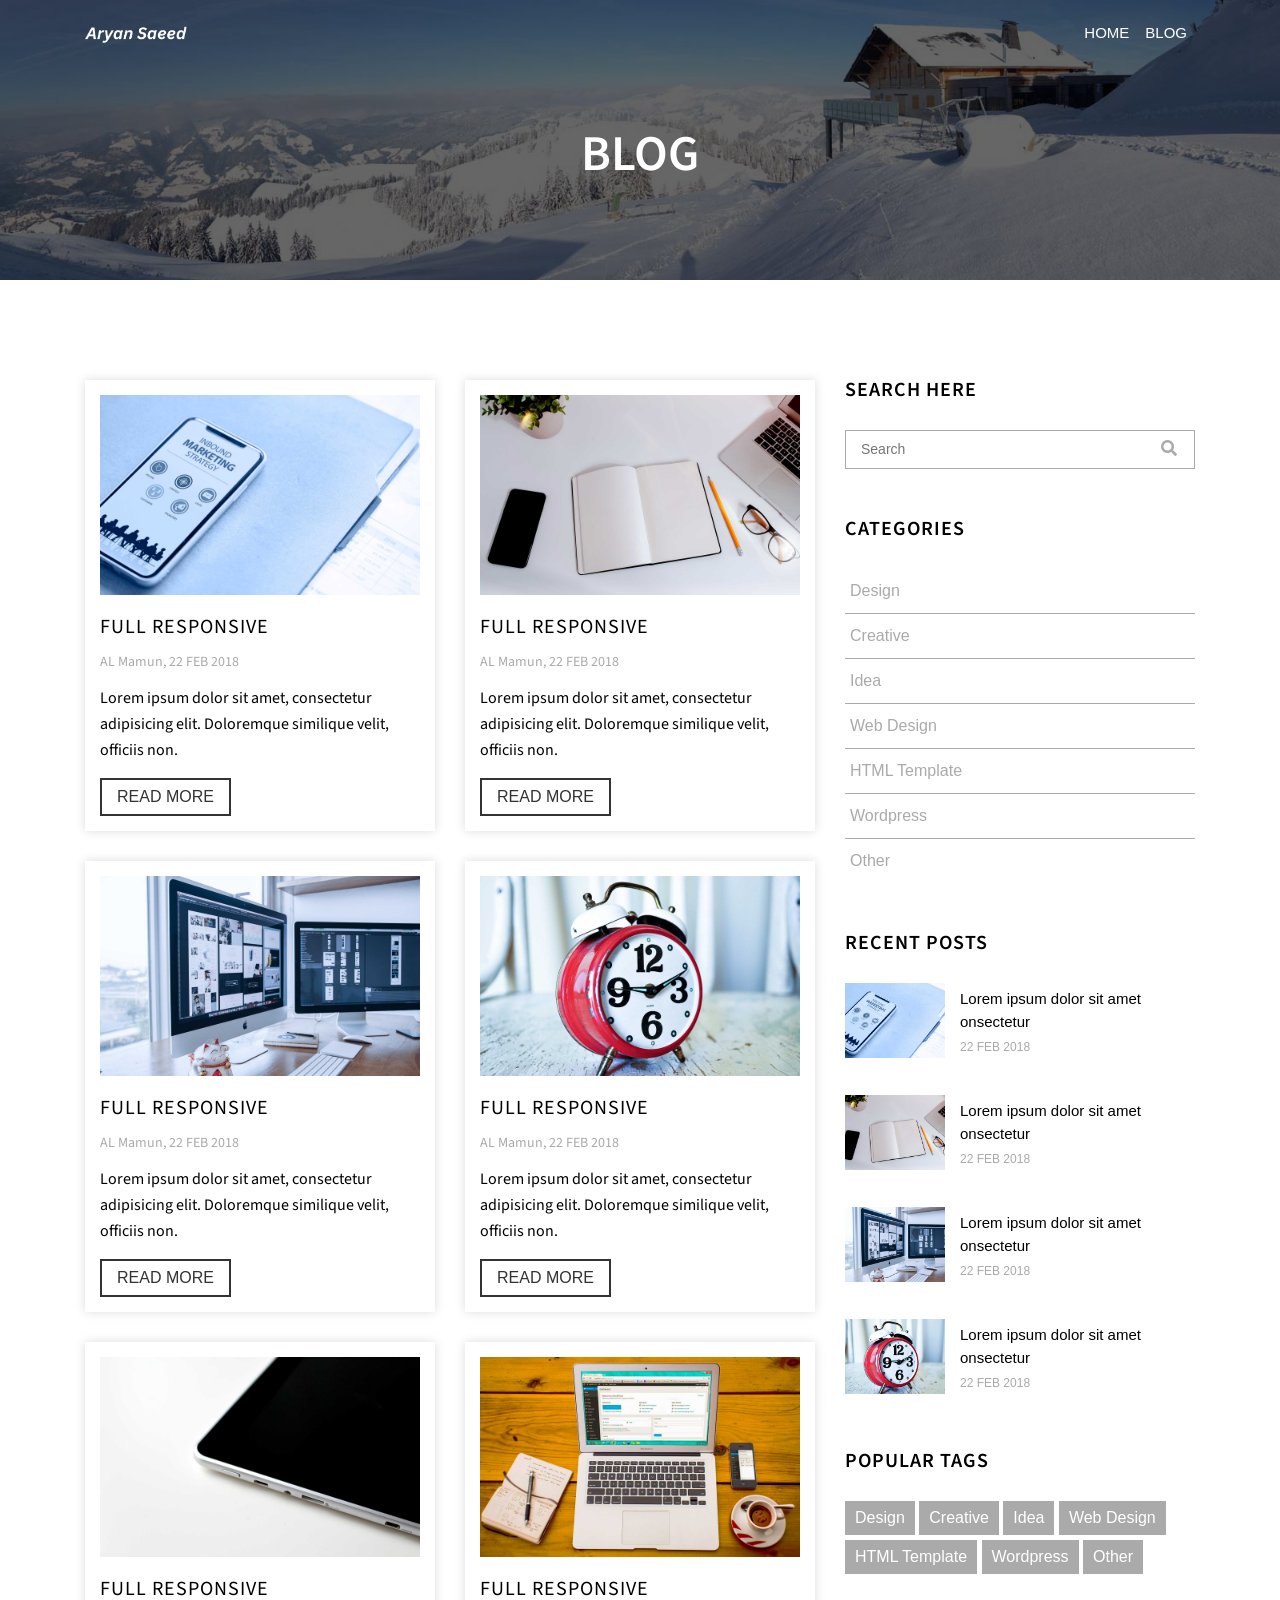
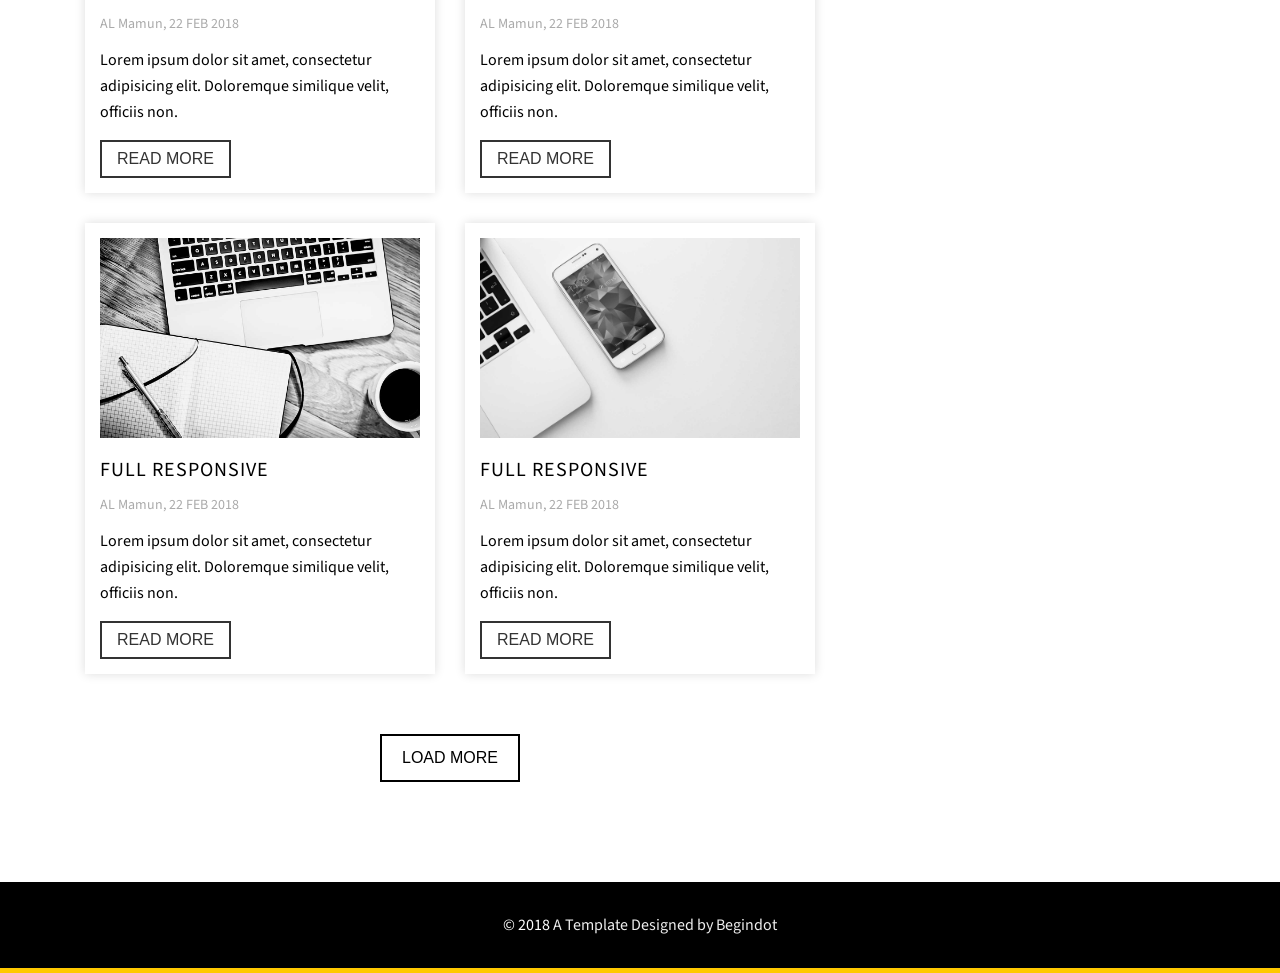
==== blog.html @ 7a6d0e22 "index" ====
<!DOCTYPE html>
<html lang="en">

<head>
    <meta name="viewport" content="width=device-width, initial-scale=1">
    <meta http-equiv="X-UA-Compatible" content="IE=edge" />
    <meta charset="UTF-8">
    <title>Blog | Safs - HTML</title>

    <!-- ====== Google Fonts ====== -->
    <link href="https://fonts.googleapis.com/css?family=Source+Sans+Pro:300,400,600" rel="stylesheet">

    <!-- ====== ALL CSS ====== -->
    <link rel="stylesheet" href="assets/css/bootstrap.min.css">
    <link rel="stylesheet" href="assets/css/fontawesome-all.min.css">
    <link rel="stylesheet" href="assets/css/lightbox.min.css">
    <link rel="stylesheet" href="assets/css/owl.carousel.min.css">
    <link rel="stylesheet" href="assets/css/animate.css">
    <link rel="stylesheet" href="style.css">
    <link rel="stylesheet" href="assets/css/responsive.css">

</head>

<body data-spy="scroll" data-target=".navbar-nav">

    <!-- ====== Header ====== -->
    <header id="header" class="header">
        <!-- ====== Navbar ====== -->
        <nav class="navbar navbar-expand-lg fixed-top">
            <div class="container">
                <!-- Logo -->
                <a class="navbar-brand logo" href="index.html">
                    <img src="assets/images/logo.png" alt="logo">
                </a>
                <!-- // Logo -->

                <!-- Mobile Menu -->
                <button class="navbar-toggler" type="button" data-toggle="collapse" data-target="#navbarSupportedContent" aria-expanded="false"><span><i class="fa fa-bars"></i></span></button>
                <!-- Mobile Menu -->

                <div class="collapse navbar-collapse main-menu" id="navbarSupportedContent">
                    <ul class="navbar-nav ml-auto">
                        <li class="nav-item"><a class="nav-link" href="index.html">HOME</a></li>
                        <li class="nav-item"><a class="nav-link active" href="blog.html">BLOG</a></li>
                    </ul>
                </div>
            </div>
        </nav>
        <!-- ====== // Navbar ====== -->

        <!-- Page Title -->
        <div class="page-title bg-img section-padding bg-overlay" style="background-image: url(assets/images/breadcrumb.jpg)">
            <div class="container">
                <div class="row justify-content-center">
                    <div class="col-lg-6 text-center">
                        <h2>Blog</h2>
                    </div>
                </div>
            </div>
        </div>
        <!-- // Page Title -->
    </header>
    <!-- ====== // Header ====== -->



    <section class="blog-section">
        <div class="container">
            <div class="row">
                <div class="col-lg-8">
                    <div class="blog-area">
                        <div class="row">
                            <!-- Single Blog -->
                            <div class="col-sm-6">
                                <div class="single-blog">
                                    <div class="blog-thumb" style="background-image: url(assets/images/blog/img-1.jpg)"></div>
                                    <h4 class="blog-title"><a href="single-blog.html">Full Responsive</a></h4>
                                    <p class="blog-meta"><a href="#">AL Mamun</a>, 22 FEB 2018</p>
                                    <p>Lorem ipsum dolor sit amet, consectetur adipisicing elit. Doloremque similique velit, officiis non.</p>
                                    <a href="single-blog.html" class="button">Read More</a>
                                </div>
                            </div>
                            <!-- Single Blog -->
                            <!-- Single Blog -->
                            <div class="col-sm-6">
                                <div class="single-blog">
                                    <div class="blog-thumb" style="background-image: url(assets/images/blog/img-2.jpg)"></div>
                                    <h4 class="blog-title"><a href="single-blog.html">Full Responsive</a></h4>
                                    <p class="blog-meta"><a href="#">AL Mamun</a>, 22 FEB 2018</p>
                                    <p>Lorem ipsum dolor sit amet, consectetur adipisicing elit. Doloremque similique velit, officiis non.</p>
                                    <a href="single-blog.html" class="button">Read More</a>
                                </div>
                            </div>
                            <!-- Single Blog -->
                            <!-- Single Blog -->
                            <div class="col-sm-6">
                                <div class="single-blog">
                                    <div class="blog-thumb" style="background-image: url(assets/images/blog/img-3.jpg)"></div>
                                    <h4 class="blog-title"><a href="single-blog.html">Full Responsive</a></h4>
                                    <p class="blog-meta"><a href="#">AL Mamun</a>, 22 FEB 2018</p>
                                    <p>Lorem ipsum dolor sit amet, consectetur adipisicing elit. Doloremque similique velit, officiis non.</p>
                                    <a href="single-blog.html" class="button">Read More</a>
                                </div>
                            </div>
                            <!-- Single Blog -->
                            <!-- Single Blog -->
                            <div class="col-sm-6">
                                <div class="single-blog">
                                    <div class="blog-thumb" style="background-image: url(assets/images/blog/img-4.jpg)"></div>
                                    <h4 class="blog-title"><a href="single-blog.html">Full Responsive</a></h4>
                                    <p class="blog-meta"><a href="#">AL Mamun</a>, 22 FEB 2018</p>
                                    <p>Lorem ipsum dolor sit amet, consectetur adipisicing elit. Doloremque similique velit, officiis non.</p>
                                    <a href="#" class="button">Read More</a>
                                </div>
                            </div>
                            <!-- Single Blog -->
                            <!-- Single Blog -->
                            <div class="col-sm-6">
                                <div class="single-blog">
                                    <div class="blog-thumb" style="background-image: url(assets/images/blog/img-5.jpg)"></div>
                                    <h4 class="blog-title"><a href="single-blog.html">Full Responsive</a></h4>
                                    <p class="blog-meta"><a href="#">AL Mamun</a>, 22 FEB 2018</p>
                                    <p>Lorem ipsum dolor sit amet, consectetur adipisicing elit. Doloremque similique velit, officiis non.</p>
                                    <a href="#" class="button">Read More</a>
                                </div>
                            </div>
                            <!-- Single Blog -->
                            <!-- Single Blog -->
                            <div class="col-sm-6">
                                <div class="single-blog">
                                    <div class="blog-thumb" style="background-image: url(assets/images/blog/img-6.jpg)"></div>
                                    <h4 class="blog-title"><a href="single-blog.html">Full Responsive</a></h4>
                                    <p class="blog-meta"><a href="#">AL Mamun</a>, 22 FEB 2018</p>
                                    <p>Lorem ipsum dolor sit amet, consectetur adipisicing elit. Doloremque similique velit, officiis non.</p>
                                    <a href="single-blog.html" class="button">Read More</a>
                                </div>
                            </div>
                            <!-- Single Blog -->
                            <!-- Single Blog -->
                            <div class="col-sm-6">
                                <div class="single-blog">
                                    <div class="blog-thumb" style="background-image: url(assets/images/blog/img-7.jpg)"></div>
                                    <h4 class="blog-title"><a href="single-blog.html">Full Responsive</a></h4>
                                    <p class="blog-meta"><a href="#">AL Mamun</a>, 22 FEB 2018</p>
                                    <p>Lorem ipsum dolor sit amet, consectetur adipisicing elit. Doloremque similique velit, officiis non.</p>
                                    <a href="single-blog.html" class="button">Read More</a>
                                </div>
                            </div>
                            <!-- Single Blog -->
                            <!-- Single Blog -->
                            <div class="col-sm-6">
                                <div class="single-blog">
                                    <div class="blog-thumb" style="background-image: url(assets/images/blog/img-8.jpg)"></div>
                                    <h4 class="blog-title"><a href="single-blog.html">Full Responsive</a></h4>
                                    <p class="blog-meta"><a href="#">AL Mamun</a>, 22 FEB 2018</p>
                                    <p>Lorem ipsum dolor sit amet, consectetur adipisicing elit. Doloremque similique velit, officiis non.</p>
                                    <a href="single-blog.html" class="button">Read More</a>
                                </div>
                            </div>
                            <!-- Single Blog -->
                        </div>
                        <div class="row justify-content-center">
                            <div class="col-lg-6 text-center">
                                <a href="#" class="button blog-btn">Load More</a>
                            </div>
                        </div>
                    </div>
                </div>
                
                <!-- Sidebar -->
                <div class="col-lg-4">
                    <div class="blog-sidebar">
                        <!-- Sidebar Widget -->
                        <div class="sidebar-widget">
                            <h2 class="sidebar-title">Search here</h2>
                            <form action="blog.html" method="get">
                                <input type="search" placeholder="Search">
                                <button><i class="fa fa-search"></i></button>
                            </form>
                        </div>
                        <!-- Sidebar Widget -->

                        <!-- Sidebar Widget -->
                        <div class="sidebar-widget">
                            <h2 class="sidebar-title">Categories</h2>
                            <ol>
                                <li><a href="#">Design</a></li>
                                <li><a href="#">Creative</a></li>
                                <li><a href="#">Idea</a></li>
                                <li><a href="#">Web Design</a></li>
                                <li><a href="#">HTML Template</a></li>
                                <li><a href="#">Wordpress</a></li>
                                <li><a href="#">Other</a></li>
                            </ol>
                        </div>
                        <!-- Sidebar Widget -->

                        <!-- Sidebar Widget -->
                        <div class="sidebar-widget">
                            <h2 class="sidebar-title">RECENT POSTS</h2>
                            <ol class="recent-post">
                                <!-- Single Recent Post -->
                                <li>
                                    <span style="background-image: url(assets/images/blog/img-1.jpg)"></span>
                                    <div class="blog-content">
                                        <a href="single-blog.html">Lorem ipsum dolor sit amet onsectetur</a>
                                        <div class="blog-date">22 FEB 2018</div>
                                    </div>
                                </li>
                                <!-- Single Recent Post -->
                                <!-- Single Recent Post -->
                                <li>
                                    <span style="background-image: url(assets/images/blog/img-2.jpg)"></span>
                                    <div class="blog-content">
                                        <a href="single-blog.html">Lorem ipsum dolor sit amet onsectetur</a>
                                        <div class="blog-date">22 FEB 2018</div>
                                    </div>
                                </li>
                                <!-- Single Recent Post -->
                                <!-- Single Recent Post -->
                                <li>
                                    <span style="background-image: url(assets/images/blog/img-3.jpg)"></span>
                                    <div class="blog-content">
                                        <a href="single-blog.html">Lorem ipsum dolor sit amet onsectetur</a>
                                        <div class="blog-date">22 FEB 2018</div>
                                    </div>
                                </li>
                                <!-- Single Recent Post -->
                                <!-- Single Recent Post -->
                                <li>
                                    <span style="background-image: url(assets/images/blog/img-4.jpg)"></span>
                                    <div class="blog-content">
                                        <a href="single-blog.html">Lorem ipsum dolor sit amet onsectetur</a>
                                        <div class="blog-date">22 FEB 2018</div>
                                    </div>
                                </li>
                                <!-- Single Recent Post -->
                            </ol>
                        </div>
                        <!-- Sidebar Widget -->

                        <!-- Sidebar Widget -->
                        <div class="sidebar-widget">
                            <h2 class="sidebar-title">POPULAR TAGS</h2>
                            <ol class="tags">
                                <li><a href="#">Design</a></li>
                                <li><a href="#">Creative</a></li>
                                <li><a href="#">Idea</a></li>
                                <li><a href="#">Web Design</a></li>
                                <li><a href="#">HTML Template</a></li>
                                <li><a href="#">Wordpress</a></li>
                                <li><a href="#">Other</a></li>
                            </ol>
                        </div>
                        <!-- Sidebar Widget -->
                    </div>
                </div>
                <!-- // Sidebar -->
            </div>
        </div>
    </section>

    <!-- ====== Footer Area ====== -->
    <footer class="footer-area">
        <div class="container">
            <div class="row">
                <div class="col-lg-12 text-center">
                    <div class="copyright-text">
                        <p class="text-white">&copy; 2018 <a href="https://www.begindot.com/">A Template Designed by Begindot</a></p>
                    </div>
                </div>
            </div>
        </div>
    </footer>
    <!-- ====== // Footer Area ====== -->


    <!-- ====== ALL JS ====== -->
    <script src="assets/js/jquery-3.3.1.min.js"></script>
    <script src="assets/js/bootstrap.min.js"></script>
    <script src="assets/js/lightbox.min.js"></script>
    <script src="assets/js/owl.carousel.min.js"></script>
    <script src="assets/js/jquery.mixitup.js"></script>
    <script src="assets/js/wow.min.js"></script>
    <script src="assets/js/typed.js"></script>
    <script src="assets/js/main.js"></script>

</body>

</html>
---- style.css ----
/*
Theme Name: Safs
Author: AL Mamun
Author URI: https://themeforest.net/user/aseven
Version: 1.0
*/

/*
[Table of contents]

* Glogbal Style
* Preloader
* Section Title
* Main Menu / Navbar
* Hero Area / Welcome Area / Slider Area
* Featured Area
* About Area
* Fact Counter Section
* Service Section
* Why choose Me Section
* Portfolio Section
* Frequently asked questions
* Blog Section
  - Blog Main Page
  - Sidebar
  - Single Blog
* Testimonial Section
* Team Section
* Call to Action Area
* Pricing Area
* Contact Area 
* Footer Area
*/

/*============Glogbal Style================ */
html,
body {
  height: 100%;
}

p {
  font-family: "Source Sans Pro", sans-serif;
  font-size: 16px;
  line-height: 26px;
  color: #000;
  margin: 0;
}

a {
  -webkit-transition: 0.3s;
  transition: 0.3s;
}

a:hover {
  color: #000;
  text-decoration: none;
}

h1,
h2,
h3,
h4,
h5,
h6 {
  font-family: "Source Sans Pro", sans-serif;
  color: #000;
  font-weight: 600;
  line-height: 1.7;
  margin: 0;
}

.d-table {
  width: 100%;
  height: 100%;
}

.d-table-cell {
  vertical-align: middle;
}

img {
  max-width: 100%;
  height: auto;
}

.button {
  color: #fff;
  display: inline-block;
  text-transform: uppercase;
  border: 2px solid;
  padding: 10px 20px;
}

.button:hover {
  color: #000;
}

.bg-a {
  background-color: #000;
}

.section-padding {
  padding: 100px 0;
}

.pb-70 {
  padding-bottom: 70px;
}

.pb-85 {
  padding-bottom: 85px;
}

.bg-img {
  background-color: #ddd;
  background-position: center;
  background-size: cover;
  position: relative;
  z-index: 1;
}

.bg-primari {
  background-color: #000 !important;
}

.bg-secondary {
  background-color: #ffc900 !important;
}

button:focus {
  outline: none;
}

/*::::::::::::::::::::::::::::::::::::
    Preloader
::::::::::::::::::::::::::::::::::::*/

.preloader {
  position: fixed;
  width: 100%;
  height: 100%;
  background-color: #000;
  z-index: 99999;
}

.spinner {
  position: absolute;
  left: 50%;
  margin-left: -20px;
  bottom: 50%;
  margin-bottom: -20px;
  width: 40px;
  height: 40px;
}

.cube1,
.cube2 {
  background-color: #ffc900;
  width: 25px;
  height: 25px;
  position: absolute;
  top: 0;
  left: 0;

  -webkit-animation: sk-cubemove 1.8s infinite ease-in-out;
  animation: sk-cubemove 1.8s infinite ease-in-out;
}

.cube2 {
  -webkit-animation-delay: -0.9s;
  animation-delay: -0.9s;
}

@-webkit-keyframes sk-cubemove {
  25% {
    -webkit-transform: translateX(42px) rotate(-90deg) scale(0.5);
  }
  50% {
    -webkit-transform: translateX(42px) translateY(42px) rotate(-180deg);
  }
  75% {
    -webkit-transform: translateX(0px) translateY(42px) rotate(-270deg)
      scale(0.5);
  }
  100% {
    -webkit-transform: rotate(-360deg);
  }
}

@keyframes sk-cubemove {
  25% {
    transform: translateX(42px) rotate(-90deg) scale(0.5);
    -webkit-transform: translateX(42px) rotate(-90deg) scale(0.5);
  }
  50% {
    transform: translateX(42px) translateY(42px) rotate(-179deg);
    -webkit-transform: translateX(42px) translateY(42px) rotate(-179deg);
  }
  50.1% {
    transform: translateX(42px) translateY(42px) rotate(-180deg);
    -webkit-transform: translateX(42px) translateY(42px) rotate(-180deg);
  }
  75% {
    transform: translateX(0px) translateY(42px) rotate(-270deg) scale(0.5);
    -webkit-transform: translateX(0px) translateY(42px) rotate(-270deg)
      scale(0.5);
  }
  100% {
    transform: rotate(-360deg);
    -webkit-transform: rotate(-360deg);
  }
}

/*::::::::::::::::::::::::::::::::::::
   Section Title
::::::::::::::::::::::::::::::::::::*/

.section-title {
  margin-bottom: 60px;
}

.section-title h2 {
  text-transform: uppercase;
  position: relative;
  font-size: 32px;
  padding-bottom: 15px;
  margin-bottom: 15px;
  line-height: 1;
}

.section-title h2:before,
.section-title h2:after {
  position: absolute;
  content: "";
  left: 50%;
  bottom: 0;
  width: 50px;
  height: 5px;
  background-color: #000;
}

.section-title h2:before {
  left: auto;
  right: 50%;
  background-color: #ffc900;
}

/*::::::::::::::::::::::::::::::::::::
   Main Menu
::::::::::::::::::::::::::::::::::::*/
.navbar {
  -webkit-transition: 0.3s;
  transition: 0.3s;
}
.navbar-brand.logo img {
  max-height: 40px;
}

.navbar-expand-lg .navbar-nav .nav-link {
  color: #fff;
  font-size: 15px;
}

.navbar-expand-lg .navbar-nav .nav-link:hover,
.navbar-expand-lg .navbar-nav .nav-link.active {
  color: #ffc900;
}

/*::::::::::::::::::::::::::::::::::::
   Hero Area 
::::::::::::::::::::::::::::::::::::*/

.hero-aria,
.hero-area-slids,
.single-slider {
  height: 100%;
  position: relative;
  z-index: 1;
  background-position: center;
  background-size: cover;
}

.hero-aria:after {
  position: absolute;
  content: "";
  left: 0;
  bottom: 0;
  width: 50%;
  height: 100%;
  background-color: #ffc900;
  opacity: 0.8;
  -ms-filter: "progid:DXImageTransform.Microsoft.Alpha(Opacity=80)";
  z-index: 2;
}

.hero-area-slids .owl-stage-outer,
.hero-area-slids .owl-stage,
.hero-area-slids .owl-item {
  height: 100%;
}

.slider-bg {
  height: 100%;
  width: 100%;
  background-position: center;
  background-size: cover;
  position: relative;
  z-index: 1;
}

.slider-bg:after {
  content: "";
  position: absolute;
  left: 0;
  top: 0;
  width: 100%;
  height: 100%;
  background-color: #000;
  opacity: 0.3;
  -ms-filter: "progid:DXImageTransform.Microsoft.Alpha(Opacity=30)";
  z-index: -1;
}

.hero-content {
  position: absolute;
  z-index: 999;
  max-width: 40%;
}

.hero-content h2 {
  color: #fff;
  font-size: 90px;
  font-weight: 600;
  line-height: 1;
}

.hero-content .button {
  margin-top: 30px;
}

/*::::::::::::::::::::::::::::::::::::
   Featured Area
::::::::::::::::::::::::::::::::::::*/

.single-featured-item {
  padding: 15px;
  margin-bottom: 30px;
}

.single-featured-item-wrap {
  background-color: #fff;
  box-shadow: 0 0 10px #eee;
}

.single-featured-item-wrap h3 a {
  text-align: center;
  text-transform: uppercase;
  padding: 15px;
  color: #000;
  display: block;
  position: relative;
  z-index: 1;
}

.single-featured-item-wrap:hover a {
  color: #ffc900;
}

.single-featured-item-wrap:hover a:after {
  height: 100%;
}

.single-featured-item-wrap h3 a:after {
  position: absolute;
  content: "";
  width: 100%;
  height: 0;
  background-color: #000;
  z-index: -1;
  left: 0;
  top: 0;
  -webkit-transition: 0.3s;
  transition: 0.3s;
}

.featured-icon {
  font-size: 60px;
  position: absolute;
  top: 0;
  color: #ffc900;
  opacity: 0.5;
  -ms-filter: "progid:DXImageTransform.Microsoft.Alpha(Opacity=50)";
}

/*::::::::::::::::::::::::::::::::::::
   About Area
::::::::::::::::::::::::::::::::::::*/

.about-bg {
  height: 100%;
  min-height: 400px;
  position: relative;
  background-size: cover;
  background-position: center;
  background-color: #ffc900;
}

.social-aria a {
  color: #fff;
  width: 30px;
  height: 30px;
  display: inline-block;
  border: 1px solid;
  text-align: center;
  line-height: 30px;
  margin: 0 5px;
  -webkit-transition: 0.3s;
  transition: 0.3s;
}

.social-aria {
  position: absolute;
  bottom: 0;
  text-align: center;
  width: 100%;
  z-index: 1;
  padding: 15px;
}

.social-aria a:hover {
  border-radius: 50%;
}

.social-aria:after {
  position: absolute;
  content: "";
  background-color: #000;
  width: 100%;
  height: 100%;
  bottom: 0;
  left: 0;
  z-index: -1;
  opacity: 0.5;
  -ms-filter: "progid:DXImageTransform.Microsoft.Alpha(Opacity=50)";
}

.about-content h2 span {
  color: #ffc900;
  font-size: 100%;
}

.about-content h4 {
  font-weight: 400;
  font-size: 22px;
  margin-bottom: 15px;
}

.about-content p {
  font-weight: 400;
}

.about-content h5 {
  margin: 30px 0;
  text-transform: uppercase;
}

.skillbar {
  position: relative;
  display: block;
  margin-bottom: 15px;
  width: 100%;
  background: #eee;
  height: 35px;
  -webkit-transition-property: width, background-color;
  transition-property: width, background-color;
}

.skillbar-title {
  position: absolute;
  top: 0;
  left: 0;
  width: 110px;
  font-size: 14px;
  color: #ffffff;
  background: #000;
}

.skillbar-title span {
  display: block;
  padding: 0 20px;
  height: 35px;
  line-height: 35px;
}

.skillbar-bar {
  height: 35px;
  width: 0px;
  background-color: #ffc900;
}

.skill-bar-percent {
  position: absolute;
  right: 10px;
  top: 0;
  font-size: 14px;
  height: 35px;
  line-height: 35px;
}

/*::::::::::::::::::::::::::::::::::::
   Fact Counter Section
::::::::::::::::::::::::::::::::::::*/

.fact-counter:after {
  position: absolute;
  content: "";
  left: 0;
  top: 0;
  width: 100%;
  height: 100%;
  background-color: #000;
  z-index: -1;
  opacity: 0.8;
  -ms-filter: "progid:DXImageTransform.Microsoft.Alpha(Opacity=80)";
}

.single-fun-fact {
  border: 1px solid #fff;
  padding: 15px;
  margin-bottom: 30px;
}

.single-fun-fact h2 {
  line-height: 1;
  color: #fff;
}

.single-fun-fact h2 span {
  margin-right: 5px;
}

.single-fun-fact p {
  color: #fff;
  position: relative;
  margin-top: 30px;
}

.single-fun-fact p:after {
  position: absolute;
  content: "";
  left: 50%;
  top: -15px;
  width: 60px;
  margin-left: -30px;
  height: 1px;
  background-color: #fff;
}

/*::::::::::::::::::::::::::::::::::::
   Service Section
::::::::::::::::::::::::::::::::::::*/

.service-area {
  position: relative;
  z-index: 2;
}

.service-area .section-title h2:before {
  background-color: #fff;
}

.service-area:before {
  background-color: #ffc900;
  position: absolute;
  content: "";
  width: 100%;
  height: 65%;
  left: 0;
  top: 0;
}

.service-area.service-page:before {
  height: 100%;
}

.single-service {
  background-color: #fff;
  padding: 15px;
  border: 1px solid #ffc900;
  -webkit-transition: 0.3s;
  transition: 0.3s;
  margin-bottom: 30px;
  position: relative;
  z-index: 1;
}

.single-service h2,
.single-service p {
  -webkit-transition: 0.3s;
  transition: 0.3s;
}

.single-service:after {
  position: absolute;
  bottom: 0;
  left: 0;
  content: "";
  width: 100%;
  height: 5px;
  background-color: #000;
  z-index: -1;
  -webkit-transition: 0.3s;
  transition: 0.3s;
}

.single-service:hover h2,
.single-service:hover p {
  color: #fff;
}

.single-service:hover:after {
  height: 100%;
}

.service-icon {
  font-size: 50px;
  color: #ffc900;
}

/*::::::::::::::::::::::::::::::::::::
   Why choose Me Section
::::::::::::::::::::::::::::::::::::*/

.single-why-me {
  position: relative;
  padding-right: 115px;
  text-align: right;
  margin-bottom: 30px;
}

.single-why-me:hover .why-me-icon {
  background-color: #000;
  color: #ffc900;
}

.why-me-right .why-me-icon,
.why-me-left .why-me-icon {
  color: #fff;
  position: absolute;
  font-size: 40px;
  width: 100px;
  height: 100%;
  border: 1px solid #000;
  text-align: center;
  line-height: 1;
  right: 0;
  bottom: 0;
  display: inline-block;
  background-color: #ffc900;
  -webkit-transition: 0.3s;
  transition: 0.3s;
}

.single-why-me.why-me-right {
  text-align: left;
  padding-right: 0;
  padding-left: 115px;
}

.why-me-right .why-me-icon {
  right: auto;
  left: 0;
}

/*::::::::::::::::::::::::::::::::::::
   Portfolio Section
::::::::::::::::::::::::::::::::::::*/

.work-list {
  margin-bottom: 60px;
}

.portfolio-area .mix {
  display: none;
}

.work-list ul {
  margin: 0;
  padding: 0;
  list-style: none;
}

.work-list ul li {
  display: inline-block;
  padding: 5px 10px;
  border: 1px solid;
  -webkit-transition: 0.3s;
  transition: 0.3s;
  cursor: pointer;
}

.work-list ul li.filter.active,
.work-list ul li:hover {
  color: #000;
  background-color: #ffc900;
  border-color: #ffc900;
}

.row.portfolio .col-lg-4 {
  padding-left: 7.5px;
  padding-right: 7.5px;
}

.single-portfolio {
  height: 240px;
  margin-bottom: 15px;
  background-position: center;
  background-size: cover;
  background-color: #ddd;
  padding: 15px;
  position: relative;
  z-index: 1;
  overflow: hidden;
}

.single-portfolio:after {
  position: absolute;
  content: "";
  left: 0;
  bottom: 0;
  width: 100%;
  height: 0;
  background-color: #000;
  opacity: 0.5;
  -ms-filter: "progid:DXImageTransform.Microsoft.Alpha(Opacity=50)";
  -webkit-transition: 0.3s;
  transition: 0.3s;
  z-index: -1;
}

.single-portfolio:hover:after {
  height: 100%;
}

.portfolio-icon {
  position: absolute;
  top: 100%;
  margin-top: -20px;
  left: 50%;
  margin-left: -20px;
  opacity: 0;
  -ms-filter: "progid:DXImageTransform.Microsoft.Alpha(Opacity=0)";
  visibility: hidden;
  -webkit-transition: 0.6s;
  transition: 0.6s;
}

.single-portfolio:hover .portfolio-icon {
  opacity: 1;
  -ms-filter: "progid:DXImageTransform.Microsoft.Alpha(Opacity=100)";
  visibility: visible;
  top: 50%;
}

.portfolio-icon a {
  font-size: 15px;
  color: #fff;
  width: 40px;
  height: 40px;
  border: 1px solid;
  display: inline-block;
  line-height: 40px;
  -webkit-transition: 0.3s;
  transition: 0.3s;
}

.portfolio-icon a:hover {
  border-radius: 50%;
}

.portfolio-hover h4 {
  color: #fff;
  text-transform: uppercase;
  text-align: center;
}

.portfolio-hover {
  position: absolute;
  width: 100%;
  left: 0;
  bottom: -60px;
  padding: 5px;
  z-index: 1;
  -webkit-transition: 0.3s;
  transition: 0.3s;
  opacity: 0;
  -ms-filter: "progid:DXImageTransform.Microsoft.Alpha(Opacity=0)";
  visibility: hidden;
}

.portfolio-hover:after {
  position: absolute;
  left: 0;
  bottom: 0;
  width: 100%;
  height: 100%;
  content: "";
  background-color: #000;
  z-index: -1;
}

.single-portfolio:hover .portfolio-hover {
  bottom: 0;
  opacity: 1;
  -ms-filter: "progid:DXImageTransform.Microsoft.Alpha(Opacity=100)";
  visibility: visible;
}

/*::::::::::::::::::::::::::::::::::::
   Frequently asked questions
::::::::::::::::::::::::::::::::::::*/

.section-title.faq-title h2:after {
  background-color: #000;
}

.section-title.faq-title h2:before {
  background-color: #fff;
}

.faq-bg {
  height: 100%;
  min-height: 320px;
}

.single-faq {
  margin-bottom: 5px;
}

.single-faq h4 {
  color: #fff;
  padding: 5px 15px;
  background-color: #333;
  cursor: pointer;
  font-weight: 400;
  font-size: 24px;
  position: relative;
  z-index: 1;
}

.single-faq h4[aria-expanded="true"]:after {
  -webkit-transform: rotate(-180deg);
  transform: rotate(-180deg);
}

.single-faq h4:after {
  position: absolute;
  font-family: FontAwesome;
  content: "\f107";
  text-align: center;
  right: 0;
  top: 0;
  color: #fff;
  background-color: #000;
  width: 60px;
  height: 100%;
  line-height: 200%;
}

.faq-body {
  background: #3e3e3e;
  color: #fff;
  padding: 15px;
}

/*::::::::::::::::::::::::::::::::::::
   Blog Section
::::::::::::::::::::::::::::::::::::*/

.single-blog {
  background-color: #fff;
  padding: 15px;
  box-shadow: 0 0 10px #ddd;
  margin-bottom: 30px;
}

.blog-thumb {
  height: 200px;
  background-position: center;
  background-size: cover;
}

h4.blog-title {
  font-size: 20px;
  text-transform: uppercase;
  letter-spacing: 1px;
  padding-top: 15px;
  font-weight: 400;
}

h4.blog-title a {
  color: #000;
}

.blog-meta {
  font-size: 14px;
  color: #aaa;
  margin: 5px 0 10px 0;
}

.blog-meta a {
  color: #aaa;
}

.single-blog .button {
  color: #333;
  padding: 5px 15px;
  margin-top: 15px;
}

.single-blog .button:hover {
  background-color: #ffc900;
  border-color: #ffc900;
}

/*::::::::::::::::::::::::::::::::::::
   Blog Main Page
::::::::::::::::::::::::::::::::::::*/

.bg-overlay {
  position: relative;
  z-index: 1;
}

.bg-overlay:after {
  position: absolute;
  content: "";
  width: 100%;
  height: 100%;
  left: 0;
  bottom: 0;
  background-color: #000000;
  z-index: -1;
  opacity: 0.6;
  -ms-filter: "progid:DXImageTransform.Microsoft.Alpha(Opacity=60)";
}

.blog-section {
  padding: 100px 0 70px 0;
}

.page-title h2 {
  font-size: 50px;
  color: #fff;
  text-transform: uppercase;
  margin-top: 30px;
  line-height: 1;
}

.button.blog-btn {
  color: #000;
  margin-bottom: 30px;
  margin-top: 30px;
}

.button.blog-btn:hover {
  background-color: #ffc900;
  border-color: #ffc900;
}

/*::::::::::::::::::::::::::::::::::::
   Sidebar
::::::::::::::::::::::::::::::::::::*/

.sidebar-widget {
  margin-bottom: 50px;
}

.sidebar-title {
  line-height: 1;
  text-transform: uppercase;
  font-size: 20px;
  letter-spacing: 1px;
  margin-bottom: 30px;
}

.sidebar-widget form {
  border: 1px solid #aaa;
  position: relative;
}

textarea:focus,
input:focus {
  outline: none;
}

.sidebar-widget input {
  border: none;
  padding: 8px 15px;
  font-size: 14px;
  line-height: 1.5;
  width: 85%;
}

.sidebar-widget button {
  border: none;
  background-color: transparent;
  cursor: pointer;
  width: 13%;
  margin-left: 0;
  color: #aaa;
}

.sidebar-widget ol {
  margin: 0;
  padding: 0;
  list-style: none;
}

.sidebar-widget ol li {
  position: relative;
}

.sidebar-widget ol li:last-child a {
  border-bottom: none;
}

.sidebar-widget ol li a {
  color: #aaa;
  padding: 10px 5px;
  border-bottom: 1px solid #aaa;
  display: block;
}

.sidebar-widget ol li a:hover {
  color: #ffc900;
}

.sidebar-widget ol.recent-post li {
  margin-bottom: 30px;
}

.sidebar-widget ol.recent-post li span {
  width: 100px;
  height: 75px;
  display: inline-block;
  background-position: center;
  background-size: cover;
}

.sidebar-widget ol.recent-post li a {
  border: none;
}

.sidebar-widget ol.recent-post li a:hover {
  color: #ffc900;
}

.blog-content {
  position: absolute;
  top: 0;
  padding-left: 115px;
  width: 100%;
  height: 100%;
}

.blog-date {
  color: #aaa;
  font-size: 12px;
}

.sidebar-widget .blog-content a {
  padding: 5px 0;
  color: #000;
  border: none;
  font-size: 15px;
}

.sidebar-widget ol.tags li {
  display: inline-block;
}

.sidebar-widget ol.tags li a {
  border: none;
  background-color: #aaa;
  color: #fff;
  margin-bottom: 5px;
  padding: 5px 10px;
}

.sidebar-widget ol.tags li a:hover {
  color: #000;
  background-color: #ffc900;
}

/*::::::::::::::::::::::::::::::::::::
   Single Blog
::::::::::::::::::::::::::::::::::::*/

.blog-post {
  padding: 15px;
  background-color: #fff;
  box-shadow: 0 0 15px #eee;
}

span.blog-date,
.user-name {
  margin-right: 15px;
}

.blockquote {
  padding: 30px;
  margin: 15px;
  border-left: 10px solid #ffc900;
}

.blog-content-footer {
  border-top: 1px solid #aaa;
  margin-top: 30px;
  padding-top: 5px;
  font-size: 15px;
}

ul.share {
  margin: 0;
  padding: 0;
  list-style: none;
}

ul.share li {
  display: inline-block;
}

ul.share li a {
  color: #aaa;
  display: block;
  padding: 0 5px;
  font-size: 13px;
}

.blog-author {
  position: relative;
  margin-top: 60px;
  margin-bottom: 60px;
}

.user-content h2 {
  text-transform: uppercase;
  font-size: 24px;
  letter-spacing: 1px;
  line-height: 1;
  margin-bottom: 10px;
}

.user-content h2 span {
  display: block;
  font-size: 65%;
  font-weight: 400;
  margin-top: 5px;
  color: #aaa;
}

.blog-author .social-aria {
  position: relative;
  padding: 0;
}

.user-content .social-aria a {
  color: #aaa;
  margin: auto;
  margin-right: 5px;
  margin-top: 10px;
}

.blog-author .social-aria:after {
  background-color: transparent;
}

.user-img {
  width: 140px;
  height: 160px;
  background-position: center top;
  background-size: cover;
  position: absolute;
  padding: 5px;
  border: 1px solid #eee;
  left: 0;
  bottom: 50%;
  margin-bottom: -80px;
}

.user-content {
  padding-left: 170px;
}

/*Comments CSS*/

.blog-comment h3 {
  margin-bottom: 30px;
  font-size: 24px;
}

.blog-comment ol {
  margin: 0;
  padding: 0;
  list-style: none;
}

.blog-comment ol li {
  position: relative;
}

.blog-comment ol li ol {
  margin-left: 75px;
}

.comment-user-img {
  width: 80px;
  height: 80px;
  background-color: #ddd;
  background-position: center top;
  background-size: cover;
  border-radius: 50%;
  position: absolute;
}

.comment {
  display: block;
  padding: 30px 0;
  margin: 30px 0;
}

.comment-content {
  padding-left: 95px;
}

.comment-content h4 {
  font-weight: 400;
  line-height: 1;
}

p.comment-date {
  font-style: italic;
  color: #aaa;
  font-size: 15px;
}

.comment-content a {
  padding: 5px 15px;
  display: inline-block;
  color: #fff;
  background-color: #aaa;
  font-size: 14px;
  margin-top: 15px;
}

.comment-content a i.fa {
  margin-right: 10px;
}

.comment-content a:hover {
  background-color: #000;
}

/*Comment Form*/

.blog-comment-form input,
.blog-comment-form textarea {
  width: 100%;
  margin-bottom: 15px;
  padding: 5px 15px;
  font-size: 15px;
}

.blog-comment-form textarea {
  height: 150px;
}

.comment-btn .button {
  color: #000;
  background-color: #ffc900;
  border-color: #ffc900;
  -webkit-transition: 0.3s;
  transition: 0.3s;
  cursor: pointer;
  margin: 15px 0 20px 0;
}

.comment-btn .button:hover {
  color: #ffc900;
  background-color: #000;
  border-color: #000;
}

/*::::::::::::::::::::::::::::::::::::
   Testimonial Section
::::::::::::::::::::::::::::::::::::*/

.testimonial-area {
  position: relative;
  z-index: 1;
}

.testimonials.owl-carousel {
  position: relative;
}

.testimonial-area .bg-white {
  padding: 60px;
}

.testimonial-quote {
  font-size: 30px;
}

.single-testimonial p {
  margin: 30px 0;
}

.single-testimonial h4 {
  font-size: 20px;
}

.single-testimonial h4 span {
  display: block;
  font-size: 70%;
  color: #aaa;
  font-weight: 400;
  line-height: 2;
}

.testimonials .owl-nav div {
  display: inline-block;
  font-size: 15px;
  width: 30px;
  height: 40px;
  line-height: 40px;
  text-align: center;
  border: 1px solid;
  position: absolute;
  top: 50%;
  margin-top: -20px;
  left: -50px;
  color: #aaa;
  opacity: 0.5;
  -ms-filter: "progid:DXImageTransform.Microsoft.Alpha(Opacity=50)";
  -webkit-transition: 0.3s;
  transition: 0.3s;
}

.testimonials .owl-nav div.owl-next {
  left: auto;
  right: -50px;
}

.testimonials .owl-nav div:hover {
  opacity: 1;
  -ms-filter: "progid:DXImageTransform.Microsoft.Alpha(Opacity=100)";
}

/*::::::::::::::::::::::::::::::::::::
   Team Section
::::::::::::::::::::::::::::::::::::*/

.single-team {
  border-bottom: 10px solid #ffc900;
  box-shadow: 0 0 30px #ddd;
  margin-bottom: 30px;
}

.team-thumb {
  position: relative;
  width: 100%;
  height: 290px;
  background-position: center top;
  background-size: cover;
  z-index: 1;
}

.team-thumb:after {
  left: 0;
  top: 0;
  width: 100%;
  height: 100%;
  opacity: 0.8;
  -ms-filter: "progid:DXImageTransform.Microsoft.Alpha(Opacity=80)";
  -webkit-transition: 0.3s;
  transition: 0.3s;
}

.single-team:hover .team-thumb:after {
  background-color: #ffc900;
}

.team-thumb:after,
.team-thumb:before {
  position: absolute;
  content: "";
  z-index: -1;
}

.team-thumb:before {
  width: 100%;
  height: 100%;
  border: 1px solid #fff;
  top: 0;
  left: 0;
  z-index: 1;
  -webkit-transition: 0.3s;
  transition: 0.3s;
  opacity: 0;
  -ms-filter: "progid:DXImageTransform.Microsoft.Alpha(Opacity=0)";
}

.single-team:hover .team-thumb:before {
  width: 90%;
  height: 90%;
  top: 5%;
  left: 5%;
  opacity: 1;
  -ms-filter: "progid:DXImageTransform.Microsoft.Alpha(Opacity=100)";
}

.team-content {
  padding: 15px 0;
  text-align: center;
}

.team-content h4 {
  text-transform: uppercase;
  font-size: 20px;
  letter-spacing: 1px;
  line-height: 1;
}

.team-content span {
  font-size: 12px;
  text-transform: uppercase;
  letter-spacing: 2px;
}

.team-social {
  position: absolute;
  width: 100%;
  text-align: center;
  top: 50%;
  z-index: 1;
  -webkit-transition: 0.3s;
  transition: 0.3s;
  opacity: 0;
  -ms-filter: "progid:DXImageTransform.Microsoft.Alpha(Opacity=0)";
  visibility: hidden;
}

.team-social a {
  color: #fff;
  width: 30px;
  height: 30px;
  display: inline-block;
  border: 1px solid;
  font-size: 15px;
  line-height: 30px;
  -webkit-transition: 0.3s;
  transition: 0.3s;
}

.team-social a:hover {
  color: #000;
}

.single-team:hover .team-social {
  margin-top: -15px;
  opacity: 1;
  -ms-filter: "progid:DXImageTransform.Microsoft.Alpha(Opacity=100)";
  visibility: visible;
}

/*::::::::::::::::::::::::::::::::::::
   Call to Action Area
::::::::::::::::::::::::::::::::::::*/

.cta-button {
  height: 100%;
  text-align: right;
}

.cta-button .button {
  color: #000;
}

.cta-button .button:hover {
  color: #fff;
  border-color: #000;
  background-color: #000;
}

/*::::::::::::::::::::::::::::::::::::
   Pricing Area
::::::::::::::::::::::::::::::::::::*/

.single-price-box {
  box-shadow: 0 0 15px #ddd;
  margin-bottom: 30px;
}

.price-head h2 {
  padding: 30px;
}

.price-head h2,
.price-head h3 {
  text-transform: uppercase;
  line-height: 1;
}

.price-head h3 {
  background-color: #ffc900;
  font-size: 25px;
  padding: 15px;
}

.price-head h3 span {
  font-size: 60%;
  margin-left: 10px;
}

.single-price-box ul {
  margin: 0;
  padding: 0;
  list-style: none;
}

.single-price-box ul li {
  padding: 15px;
  border-bottom: 1px solid #eee;
}

.single-price-box .button {
  background-color: #000;
  border-color: #000;
  margin: 30px 0;
}

.single-price-box .button:hover {
  background-color: #ffc900;
  border-color: #ffc900;
}

/*::::::::::::::::::::::::::::::::::::
   Contact Area 
::::::::::::::::::::::::::::::::::::*/

.contact-form {
  padding: 60px;
  box-shadow: 0 0 10px #ccc;
}

.contact-form .form-control {
  background-color: #f8f9fa;
  font-size: 14px;
  padding: 10px;
  border: none;
  border-radius: 0;
}

.contact-form .form-control:active {
  box-shadow: 0 0 0;
  background-color: #f8f9fa;
}

.contact-form textarea.form-control {
  height: 140px;
}

input:-webkit-autofill {
  background-color: #f8f9fa;
  border: none;
}

.form-control::-webkit-input-placeholder {
  color: #aaa;
}

.form-control:-ms-input-placeholder {
  color: #aaa;
}

.form-control::-ms-input-placeholder {
  color: #aaa;
}

.form-control::-webkit-input-placeholder {
  color: #aaa;
}

.form-control::-moz-placeholder {
  color: #aaa;
}

.form-control:-ms-input-placeholder {
  color: #aaa;
}

.form-control::placeholder {
  color: #aaa;
}

.form-control:focus {
  box-shadow: none;
}

.form-btn .button {
  margin: 0;
  border: none;
  background-color: #000;
  color: #fff;
  cursor: pointer;
  -webkit-transition: 0.3s;
  transition: 0.3s;
}

.form-btn .button:hover {
  color: #000;
  background-color: #ffc900;
}

.form-message {
  margin-top: 15px;
  font-weight: 700;
}

.form-message.error {
  color: #f00;
}

.form-message.success {
  color: #000;
}

/*:::::::::::::::::::::::::::::::::::
        Footer Area
:::::::::::::::::::::::::::::::::::*/

.footer-area {
  padding: 30px;
  background-color: #000;
  border-bottom: 5px solid #ffc900;
}

.copyright-text a {
  color: #eee;
  -webkit-transition: 0.3s;
  transition: 0.3s;
}

.copyright-text a:hover {
  color: #ffc900;
}
---- assets/css/responsive.css ----
/* Medium Layout: 1280px. */

@media only screen and (min-width: 992px) and (max-width: 1200px) {}

/* Tablet Layout: 768px. */

@media only screen and (min-width: 768px) and (max-width: 991px) {

    /*::::::::::::::::::::::::::::::::::::
       Main Menu
    ::::::::::::::::::::::::::::::::::::*/
    .navbar.navbar-expand-lg.fixed-top {
        position: static;
        background-color: #000;
    }
    button.navbar-toggler {
        color: #fff;
    }

    .navbar-nav {
        background-color: #333;
        margin-top: 30px;
    }
    .nav-item {
        border-bottom: 1px solid;
    }
    nav .main-menu .navbar-nav .nav-item .nav-link {
        padding: 15px 15px;
    }
    /*::::::::::::::::::::::::::::::::::::
       Hero Area 
    ::::::::::::::::::::::::::::::::::::*/
    .hero-content h2 {
        font-size: 70px;
    }
    /*::::::::::::::::::::::::::::::::::::
       About Area
    ::::::::::::::::::::::::::::::::::::*/
    .about-content {
        margin-top: 30px;
    }

    /*::::::::::::::::::::::::::::::::::::
       Service Section
    ::::::::::::::::::::::::::::::::::::*/
    .service-area::before {
        height: 100%;
    }

    /*::::::::::::::::::::::::::::::::::::
       Frequently asked questions
    ::::::::::::::::::::::::::::::::::::*/
    .faq-content {
        margin-top: 15px;
    }
    /*::::::::::::::::::::::::::::::::::::
       Call to Action Area
    ::::::::::::::::::::::::::::::::::::*/
    .cta-button {
        text-align: left;
        margin-top: 15px;
    }
}

/* Mobile Layout: 320px. */

@media only screen and (max-width: 767px) {
    /*::::::::::::::::::::::::::::::::::::
       Section Title
    ::::::::::::::::::::::::::::::::::::*/
    .section-title h2 {
        font-size: 24px;
    }

    /*::::::::::::::::::::::::::::::::::::
       Main Menu
    ::::::::::::::::::::::::::::::::::::*/
    .navbar.navbar-expand-lg.fixed-top {
        position: static;
        background-color: #000;
    }
    button.navbar-toggler {
        color: #fff;
    }

    .navbar-nav {
        background-color: #333;
        margin-top: 30px;
    }
    .nav-item {
        border-bottom: 1px solid;
    }
    nav .main-menu .navbar-nav .nav-item .nav-link {
        padding: 15px 15px;
    }
    /*::::::::::::::::::::::::::::::::::::
       Hero Area 
    ::::::::::::::::::::::::::::::::::::*/
    .hero-aria,
    .hero-area-slids,
    .single-slider {
        height: 440px;
    }
    .hero-content h2 {
        font-size: 30px;
    }

    .hero-content h3 {
        font-size: 15px;
        margin: 15px 0;
    }

    .hero-aria::after {
        width: 80%;
    }
    .hero-content {
        max-width: 70%;
    }

    /*::::::::::::::::::::::::::::::::::::
       Featured Area
    ::::::::::::::::::::::::::::::::::::*/
    .single-featured-item-wrap h3 {
        font-size: 20px;
    }
    .featured-icon {
        font-size: 40px;
    }
    /*::::::::::::::::::::::::::::::::::::
       Portfolio Section
    ::::::::::::::::::::::::::::::::::::*/
    .work-list ul li {
        margin-bottom: 5px;
    }
    .portfolio-hover h4 {
        font-size: 18px;
    }

    /*::::::::::::::::::::::::::::::::::::
       About Area
    ::::::::::::::::::::::::::::::::::::*/
    .about-content {
        margin-top: 30px;
    }
    .about-content h2 {
        font-size: 24px;
    }
    .about-content h4 {
        font-size: 16px;
    }

    /*::::::::::::::::::::::::::::::::::::
       Service Section
    ::::::::::::::::::::::::::::::::::::*/
    .service-area::before {
        height: 100%;

    }

    .single-service h2 {
        font-size: 24px;
    }

    .service-icon {
        font-size: 45px;
    }

    /*::::::::::::::::::::::::::::::::::::
       Frequently asked questions
    ::::::::::::::::::::::::::::::::::::*/
    .faq-content {
        margin-top: 15px;
    }
    .single-faq h4 {
        padding-right: 60px;
        font-size: 16px;
    }


    /*::::::::::::::::::::::::::::::::::::
       Blog Section
    ::::::::::::::::::::::::::::::::::::*/
    h4.blog-title {
        font-size: 16px;
    }
    /*::::::::::::::::::::::::::::::::::::
       Call to Action Area
    ::::::::::::::::::::::::::::::::::::*/
    .cta-button {
        text-align: left;
        margin-top: 15px;
    }



    /*::::::::::::::::::::::::::::::::::::
       Why choose Me Section
    ::::::::::::::::::::::::::::::::::::*/
    .single-why-me h4 {
        font-size: 20px;
    }
    .why-me-right .why-me-icon,
    .why-me-left .why-me-icon {
        position: relative;
        height: 100px;
    }
    .single-why-me.why-me-right,
    .single-why-me {
        padding: 0;
        text-align: center;
    }

    /*::::::::::::::::::::::::::::::::::::
       Team Section
    ::::::::::::::::::::::::::::::::::::*/
    .single-team {
        max-width: 300px;
        margin: auto;
        margin-bottom: 30px;
    }
    /*::::::::::::::::::::::::::::::::::::
       Pricing Area
    ::::::::::::::::::::::::::::::::::::*/
    .single-price-box {
        max-width: 300px;
        margin: auto;
        margin-bottom: 30px;
    }

    /*::::::::::::::::::::::::::::::::::::
       Contact Area 
    ::::::::::::::::::::::::::::::::::::*/
    .contact-form {
        padding: 15px;
    }
}

/* Wide Mobile Layout: 480px. */

@media only screen and (min-width: 480px) and (max-width: 767px) {


    /*::::::::::::::::::::::::::::::::::::
       Main Menu
    ::::::::::::::::::::::::::::::::::::*/
    .navbar.navbar-expand-lg.fixed-top {
        position: static;
        background-color: #000;
    }
    button.navbar-toggler {
        color: #fff;
    }

    .navbar-nav {
        background-color: #333;
        margin-top: 30px;
    }
    .nav-item {
        border-bottom: 1px solid;
    }
    nav .main-menu .navbar-nav .nav-item .nav-link {
        padding: 15px 15px;
    }
    /*::::::::::::::::::::::::::::::::::::
       Hero Area 
    ::::::::::::::::::::::::::::::::::::*/
    .hero-content h2 {
        font-size: 50px;
    }

    .hero-content h3 {
        font-size: 20px;
        margin: 15px 0;
    }

    .hero-aria::after {
        width: 70%;
    }
    .hero-content {
        max-width: 65%;
    }
    /*::::::::::::::::::::::::::::::::::::
       Portfolio Section
    ::::::::::::::::::::::::::::::::::::*/
    .work-list ul li {
        margin-bottom: 5px;
    }

    /*::::::::::::::::::::::::::::::::::::
       About Area
    ::::::::::::::::::::::::::::::::::::*/
    .about-content {
        margin-top: 30px;
    }

    /*::::::::::::::::::::::::::::::::::::
       Service Section
    ::::::::::::::::::::::::::::::::::::*/
    .service-area::before {
        height: 100%;
    }

    /*::::::::::::::::::::::::::::::::::::
       Frequently asked questions
    ::::::::::::::::::::::::::::::::::::*/
    .faq-content {
        margin-top: 15px;
    }
    /*::::::::::::::::::::::::::::::::::::
       Call to Action Area
    ::::::::::::::::::::::::::::::::::::*/
    .cta-button {
        text-align: left;
        margin-top: 15px;
    }

    /*::::::::::::::::::::::::::::::::::::
       Team Section
    ::::::::::::::::::::::::::::::::::::*/
    .single-team {
        width: 300px;
        margin: auto;
        margin-bottom: 30px;
    }
    /*::::::::::::::::::::::::::::::::::::
       Pricing Area
    ::::::::::::::::::::::::::::::::::::*/
    .single-price-box {
        width: 300px;
        margin: auto;
        margin-bottom: 30px;
    }

    /*::::::::::::::::::::::::::::::::::::
       Contact Area 
    ::::::::::::::::::::::::::::::::::::*/
    .contact-form {
        padding: 30px;
    }
}
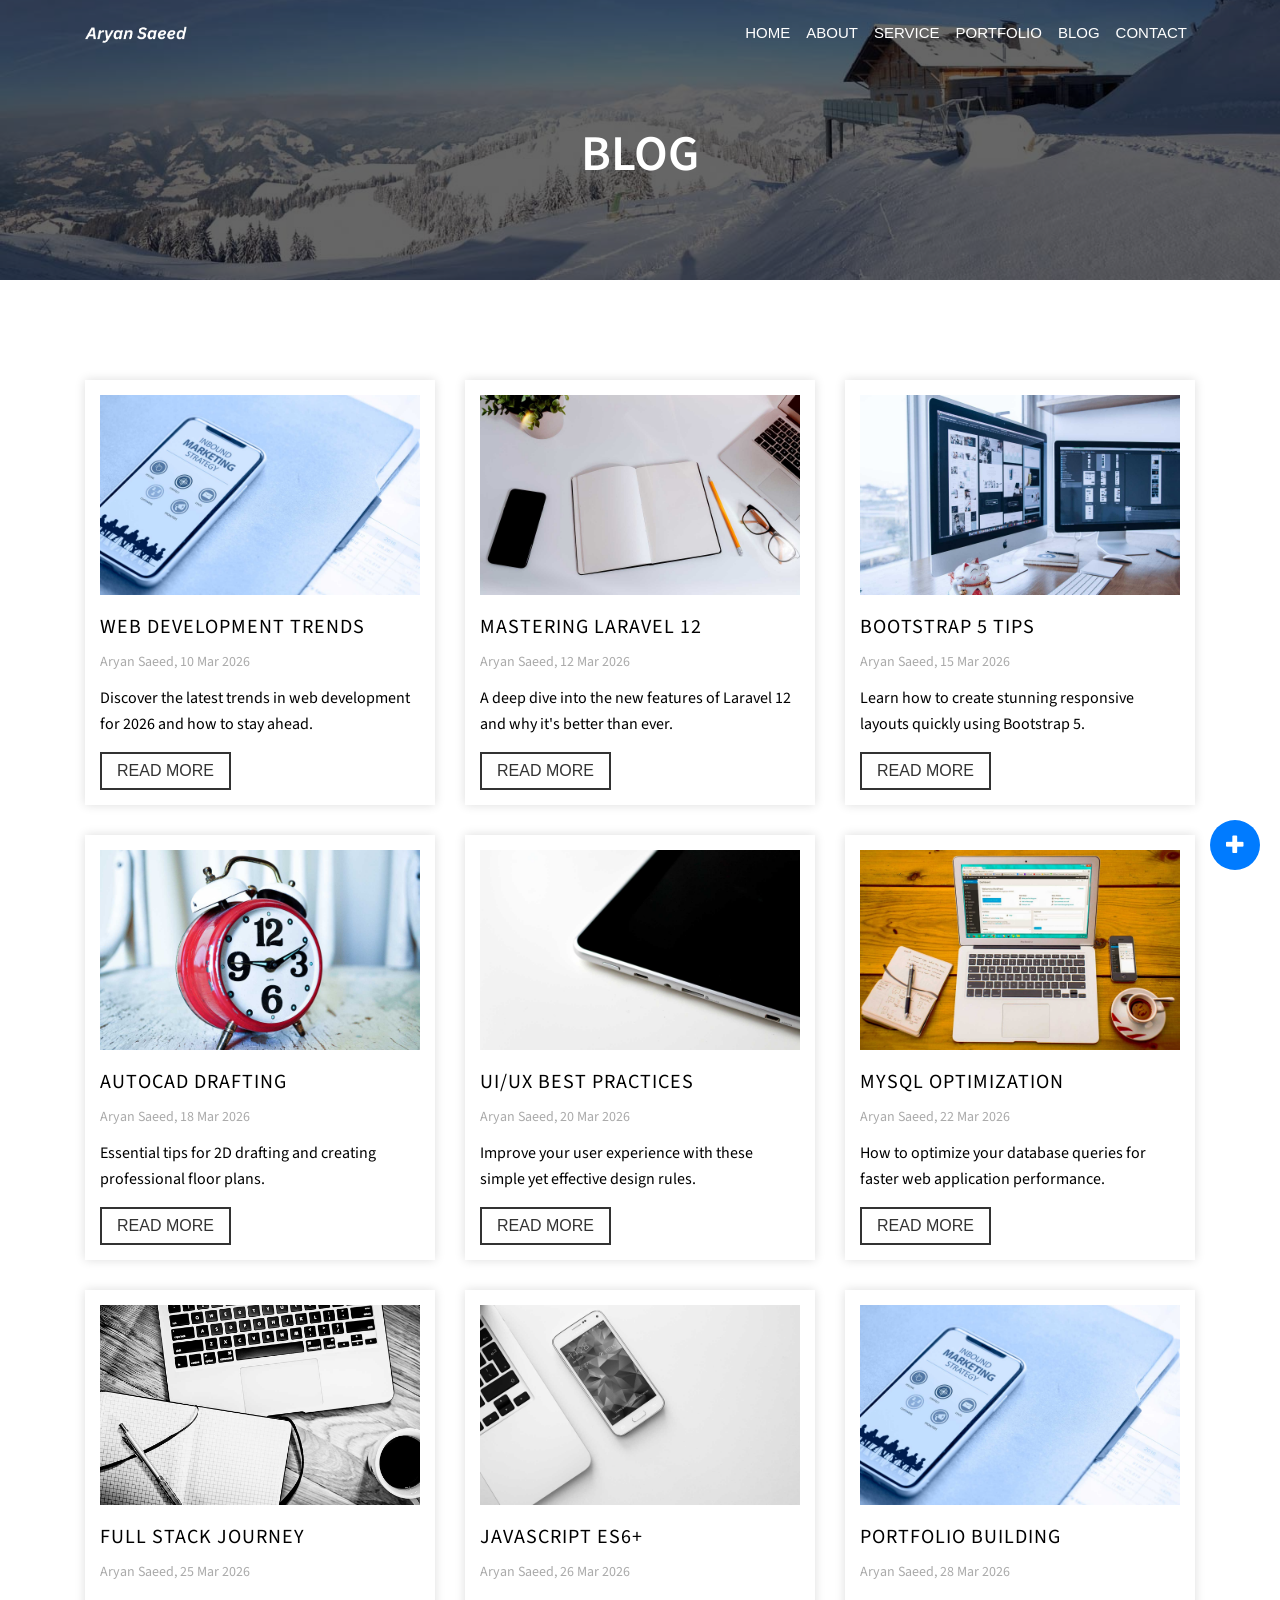
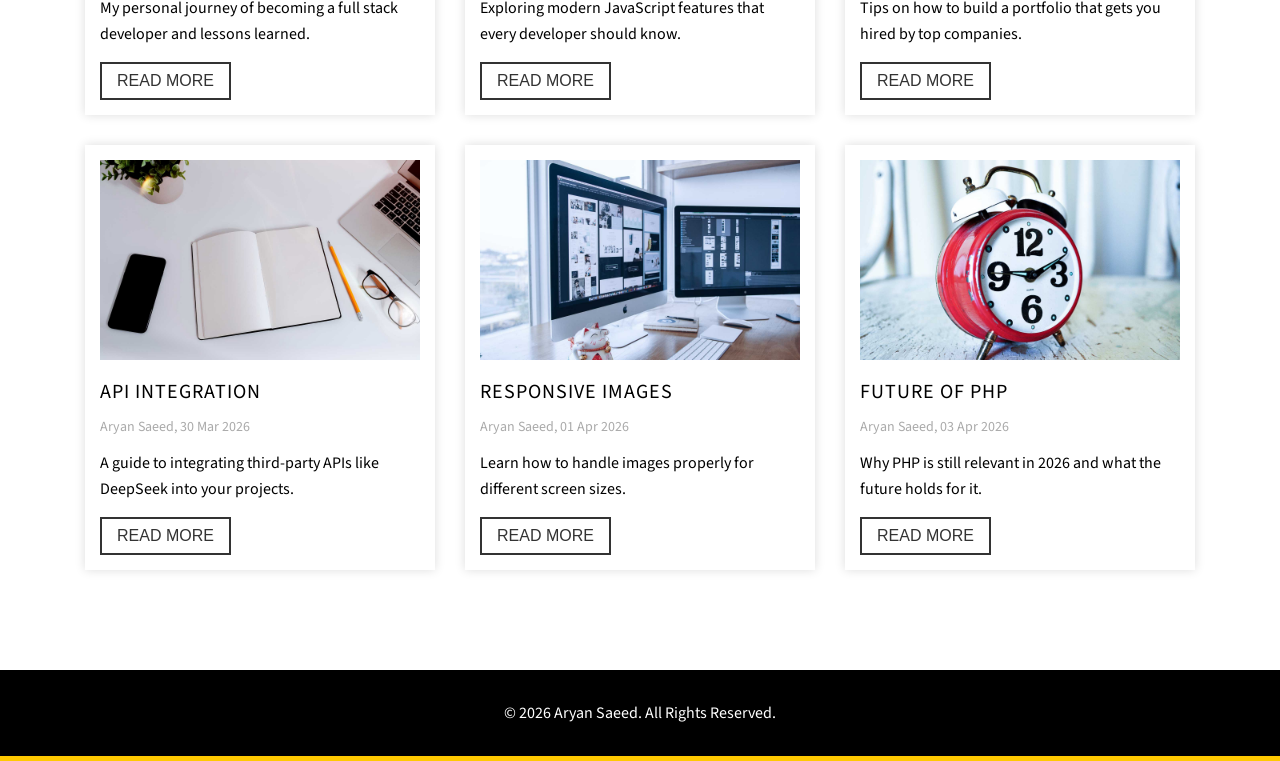
==== commit 9879b514: "update" ====
--- a/blog.html
+++ b/blog.html
@@ -5,7 +5,7 @@
     <meta name="viewport" content="width=device-width, initial-scale=1">
     <meta http-equiv="X-UA-Compatible" content="IE=edge" />
     <meta charset="UTF-8">
-    <title>Blog | Safs - HTML</title>
+    <title>Blog | Aryan- HTML</title>
 
     <!-- ====== Google Fonts ====== -->
     <link href="https://fonts.googleapis.com/css?family=Source+Sans+Pro:300,400,600" rel="stylesheet">
@@ -35,13 +35,19 @@
                 <!-- // Logo -->
 
                 <!-- Mobile Menu -->
-                <button class="navbar-toggler" type="button" data-toggle="collapse" data-target="#navbarSupportedContent" aria-expanded="false"><span><i class="fa fa-bars"></i></span></button>
+                <button class="navbar-toggler" type="button" data-toggle="collapse"
+                    data-target="#navbarSupportedContent" aria-expanded="false"><span><i
+                            class="fa fa-bars"></i></span></button>
                 <!-- Mobile Menu -->
 
                 <div class="collapse navbar-collapse main-menu" id="navbarSupportedContent">
                     <ul class="navbar-nav ml-auto">
                         <li class="nav-item"><a class="nav-link" href="index.html">HOME</a></li>
-                        <li class="nav-item"><a class="nav-link active" href="blog.html">BLOG</a></li>
+                        <li class="nav-item"><a class="nav-link" href="index.html#about">ABOUT</a></li>
+                        <li class="nav-item"><a class="nav-link" href="index.html#service">SERVICE</a></li>
+                        <li class="nav-item"><a class="nav-link" href="index.html#portfolio">PORTFOLIO</a></li>
+                        <li class="nav-item active"><a class="nav-link" href="blog.html">BLOG</a></li>
+                        <li class="nav-item"><a class="nav-link" href="index.html#contact">CONTACT</a></li>
                     </ul>
                 </div>
             </div>
@@ -49,7 +55,8 @@
         <!-- ====== // Navbar ====== -->
 
         <!-- Page Title -->
-        <div class="page-title bg-img section-padding bg-overlay" style="background-image: url(assets/images/breadcrumb.jpg)">
+        <div class="page-title bg-img section-padding bg-overlay"
+            style="background-image: url(assets/images/breadcrumb.jpg)">
             <div class="container">
                 <div class="row justify-content-center">
                     <div class="col-lg-6 text-center">
@@ -62,203 +69,195 @@
     </header>
     <!-- ====== // Header ====== -->
 
-
-
+    <!-- blog area -->
     <section class="blog-section">
         <div class="container">
             <div class="row">
-                <div class="col-lg-8">
+                <div class="col-lg-12">
                     <div class="blog-area">
                         <div class="row">
-                            <!-- Single Blog -->
-                            <div class="col-sm-6">
-                                <div class="single-blog">
-                                    <div class="blog-thumb" style="background-image: url(assets/images/blog/img-1.jpg)"></div>
-                                    <h4 class="blog-title"><a href="single-blog.html">Full Responsive</a></h4>
-                                    <p class="blog-meta"><a href="#">AL Mamun</a>, 22 FEB 2018</p>
-                                    <p>Lorem ipsum dolor sit amet, consectetur adipisicing elit. Doloremque similique velit, officiis non.</p>
-                                    <a href="single-blog.html" class="button">Read More</a>
-                                </div>
-                            </div>
-                            <!-- Single Blog -->
-                            <!-- Single Blog -->
-                            <div class="col-sm-6">
-                                <div class="single-blog">
-                                    <div class="blog-thumb" style="background-image: url(assets/images/blog/img-2.jpg)"></div>
-                                    <h4 class="blog-title"><a href="single-blog.html">Full Responsive</a></h4>
-                                    <p class="blog-meta"><a href="#">AL Mamun</a>, 22 FEB 2018</p>
-                                    <p>Lorem ipsum dolor sit amet, consectetur adipisicing elit. Doloremque similique velit, officiis non.</p>
-                                    <a href="single-blog.html" class="button">Read More</a>
-                                </div>
-                            </div>
-                            <!-- Single Blog -->
-                            <!-- Single Blog -->
-                            <div class="col-sm-6">
-                                <div class="single-blog">
-                                    <div class="blog-thumb" style="background-image: url(assets/images/blog/img-3.jpg)"></div>
-                                    <h4 class="blog-title"><a href="single-blog.html">Full Responsive</a></h4>
-                                    <p class="blog-meta"><a href="#">AL Mamun</a>, 22 FEB 2018</p>
-                                    <p>Lorem ipsum dolor sit amet, consectetur adipisicing elit. Doloremque similique velit, officiis non.</p>
-                                    <a href="single-blog.html" class="button">Read More</a>
-                                </div>
-                            </div>
-                            <!-- Single Blog -->
-                            <!-- Single Blog -->
-                            <div class="col-sm-6">
-                                <div class="single-blog">
-                                    <div class="blog-thumb" style="background-image: url(assets/images/blog/img-4.jpg)"></div>
-                                    <h4 class="blog-title"><a href="single-blog.html">Full Responsive</a></h4>
-                                    <p class="blog-meta"><a href="#">AL Mamun</a>, 22 FEB 2018</p>
-                                    <p>Lorem ipsum dolor sit amet, consectetur adipisicing elit. Doloremque similique velit, officiis non.</p>
-                                    <a href="#" class="button">Read More</a>
-                                </div>
-                            </div>
-                            <!-- Single Blog -->
-                            <!-- Single Blog -->
-                            <div class="col-sm-6">
-                                <div class="single-blog">
-                                    <div class="blog-thumb" style="background-image: url(assets/images/blog/img-5.jpg)"></div>
-                                    <h4 class="blog-title"><a href="single-blog.html">Full Responsive</a></h4>
-                                    <p class="blog-meta"><a href="#">AL Mamun</a>, 22 FEB 2018</p>
-                                    <p>Lorem ipsum dolor sit amet, consectetur adipisicing elit. Doloremque similique velit, officiis non.</p>
-                                    <a href="#" class="button">Read More</a>
-                                </div>
-                            </div>
-                            <!-- Single Blog -->
-                            <!-- Single Blog -->
-                            <div class="col-sm-6">
-                                <div class="single-blog">
-                                    <div class="blog-thumb" style="background-image: url(assets/images/blog/img-6.jpg)"></div>
-                                    <h4 class="blog-title"><a href="single-blog.html">Full Responsive</a></h4>
-                                    <p class="blog-meta"><a href="#">AL Mamun</a>, 22 FEB 2018</p>
-                                    <p>Lorem ipsum dolor sit amet, consectetur adipisicing elit. Doloremque similique velit, officiis non.</p>
-                                    <a href="single-blog.html" class="button">Read More</a>
-                                </div>
-                            </div>
-                            <!-- Single Blog -->
-                            <!-- Single Blog -->
-                            <div class="col-sm-6">
-                                <div class="single-blog">
-                                    <div class="blog-thumb" style="background-image: url(assets/images/blog/img-7.jpg)"></div>
-                                    <h4 class="blog-title"><a href="single-blog.html">Full Responsive</a></h4>
-                                    <p class="blog-meta"><a href="#">AL Mamun</a>, 22 FEB 2018</p>
-                                    <p>Lorem ipsum dolor sit amet, consectetur adipisicing elit. Doloremque similique velit, officiis non.</p>
-                                    <a href="single-blog.html" class="button">Read More</a>
-                                </div>
-                            </div>
-                            <!-- Single Blog -->
-                            <!-- Single Blog -->
-                            <div class="col-sm-6">
-                                <div class="single-blog">
-                                    <div class="blog-thumb" style="background-image: url(assets/images/blog/img-8.jpg)"></div>
-                                    <h4 class="blog-title"><a href="single-blog.html">Full Responsive</a></h4>
-                                    <p class="blog-meta"><a href="#">AL Mamun</a>, 22 FEB 2018</p>
-                                    <p>Lorem ipsum dolor sit amet, consectetur adipisicing elit. Doloremque similique velit, officiis non.</p>
-                                    <a href="single-blog.html" class="button">Read More</a>
-                                </div>
-                            </div>
-                            <!-- Single Blog -->
+
+                            <div class="col-lg-4 col-md-6 col-sm-12">
+                                <div class="single-blog">
+                                    <div class="blog-thumb"
+                                        style="background-image: url('assets/images/blog/img-1.jpg')"></div>
+                                    <h4 class="blog-title"><a href="single-blog.html">Web Development Trends</a></h4>
+                                    <p class="blog-meta"><a href="#">Aryan Saeed</a>, 10 Mar 2026</p>
+                                    <p>Discover the latest trends in web development for 2026 and how to stay ahead.</p>
+                                    <a href="single-blog.html" class="button">Read More</a>
+                                </div>
+                            </div>
+
+                            <div class="col-lg-4 col-md-6 col-sm-12">
+                                <div class="single-blog">
+                                    <div class="blog-thumb"
+                                        style="background-image: url('assets/images/blog/img-2.jpg')"></div>
+                                    <h4 class="blog-title"><a href="single-blog.html">Mastering Laravel 12</a></h4>
+                                    <p class="blog-meta"><a href="#">Aryan Saeed</a>, 12 Mar 2026</p>
+                                    <p>A deep dive into the new features of Laravel 12 and why it's better than ever.
+                                    </p>
+                                    <a href="single-blog.html" class="button">Read More</a>
+                                </div>
+                            </div>
+
+                            <div class="col-lg-4 col-md-6 col-sm-12">
+                                <div class="single-blog">
+                                    <div class="blog-thumb"
+                                        style="background-image: url('assets/images/blog/img-3.jpg')"></div>
+                                    <h4 class="blog-title"><a href="single-blog.html">Bootstrap 5 Tips</a></h4>
+                                    <p class="blog-meta"><a href="#">Aryan Saeed</a>, 15 Mar 2026</p>
+                                    <p>Learn how to create stunning responsive layouts quickly using Bootstrap 5.</p>
+                                    <a href="single-blog.html" class="button">Read More</a>
+                                </div>
+                            </div>
+
+                            <div class="col-lg-4 col-md-6 col-sm-12">
+                                <div class="single-blog">
+                                    <div class="blog-thumb"
+                                        style="background-image: url('assets/images/blog/img-4.jpg')"></div>
+                                    <h4 class="blog-title"><a href="single-blog.html">AutoCAD Drafting</a></h4>
+                                    <p class="blog-meta"><a href="#">Aryan Saeed</a>, 18 Mar 2026</p>
+                                    <p>Essential tips for 2D drafting and creating professional floor plans.</p>
+                                    <a href="single-blog.html" class="button">Read More</a>
+                                </div>
+                            </div>
+
+                            <div class="col-lg-4 col-md-6 col-sm-12">
+                                <div class="single-blog">
+                                    <div class="blog-thumb"
+                                        style="background-image: url('assets/images/blog/img-5.jpg')"></div>
+                                    <h4 class="blog-title"><a href="single-blog.html">UI/UX Best Practices</a></h4>
+                                    <p class="blog-meta"><a href="#">Aryan Saeed</a>, 20 Mar 2026</p>
+                                    <p>Improve your user experience with these simple yet effective design rules.</p>
+                                    <a href="single-blog.html" class="button">Read More</a>
+                                </div>
+                            </div>
+
+                            <div class="col-lg-4 col-md-6 col-sm-12">
+                                <div class="single-blog">
+                                    <div class="blog-thumb"
+                                        style="background-image: url('assets/images/blog/img-6.jpg')"></div>
+                                    <h4 class="blog-title"><a href="single-blog.html">MySQL Optimization</a></h4>
+                                    <p class="blog-meta"><a href="#">Aryan Saeed</a>, 22 Mar 2026</p>
+                                    <p>How to optimize your database queries for faster web application performance.</p>
+                                    <a href="single-blog.html" class="button">Read More</a>
+                                </div>
+                            </div>
+
+                            <div class="col-lg-4 col-md-6 col-sm-12">
+                                <div class="single-blog">
+                                    <div class="blog-thumb"
+                                        style="background-image: url('assets/images/blog/img-7.jpg')"></div>
+                                    <h4 class="blog-title"><a href="single-blog.html">Full Stack Journey</a></h4>
+                                    <p class="blog-meta"><a href="#">Aryan Saeed</a>, 25 Mar 2026</p>
+                                    <p>My personal journey of becoming a full stack developer and lessons learned.</p>
+                                    <a href="single-blog.html" class="button">Read More</a>
+                                </div>
+                            </div>
+
+                            <div class="col-lg-4 col-md-6 col-sm-12">
+                                <div class="single-blog">
+                                    <div class="blog-thumb"
+                                        style="background-image: url('assets/images/blog/img-8.jpg')"></div>
+                                    <h4 class="blog-title"><a href="single-blog.html">JavaScript ES6+</a></h4>
+                                    <p class="blog-meta"><a href="#">Aryan Saeed</a>, 26 Mar 2026</p>
+                                    <p>Exploring modern JavaScript features that every developer should know.</p>
+                                    <a href="single-blog.html" class="button">Read More</a>
+                                </div>
+                            </div>
+
+                            <div class="col-lg-4 col-md-6 col-sm-12">
+                                <div class="single-blog">
+                                    <div class="blog-thumb"
+                                        style="background-image: url('assets/images/blog/img-1.jpg')"></div>
+                                    <h4 class="blog-title"><a href="single-blog.html">Portfolio Building</a></h4>
+                                    <p class="blog-meta"><a href="#">Aryan Saeed</a>, 28 Mar 2026</p>
+                                    <p>Tips on how to build a portfolio that gets you hired by top companies.</p>
+                                    <a href="single-blog.html" class="button">Read More</a>
+                                </div>
+                            </div>
+
+                            <div class="col-lg-4 col-md-6 col-sm-12">
+                                <div class="single-blog">
+                                    <div class="blog-thumb"
+                                        style="background-image: url('assets/images/blog/img-2.jpg')"></div>
+                                    <h4 class="blog-title"><a href="single-blog.html">API Integration</a></h4>
+                                    <p class="blog-meta"><a href="#">Aryan Saeed</a>, 30 Mar 2026</p>
+                                    <p>A guide to integrating third-party APIs like DeepSeek into your projects.</p>
+                                    <a href="single-blog.html" class="button">Read More</a>
+                                </div>
+                            </div>
+
+                            <div class="col-lg-4 col-md-6 col-sm-12">
+                                <div class="single-blog">
+                                    <div class="blog-thumb"
+                                        style="background-image: url('assets/images/blog/img-3.jpg')"></div>
+                                    <h4 class="blog-title"><a href="single-blog.html">Responsive Images</a></h4>
+                                    <p class="blog-meta"><a href="#">Aryan Saeed</a>, 01 Apr 2026</p>
+                                    <p>Learn how to handle images properly for different screen sizes.</p>
+                                    <a href="single-blog.html" class="button">Read More</a>
+                                </div>
+                            </div>
+
+                            <div class="col-lg-4 col-md-6 col-sm-12">
+                                <div class="single-blog">
+                                    <div class="blog-thumb"
+                                        style="background-image: url('assets/images/blog/img-4.jpg')"></div>
+                                    <h4 class="blog-title"><a href="single-blog.html">Future of PHP</a></h4>
+                                    <p class="blog-meta"><a href="#">Aryan Saeed</a>, 03 Apr 2026</p>
+                                    <p>Why PHP is still relevant in 2026 and what the future holds for it.</p>
+                                    <a href="single-blog.html" class="button">Read More</a>
+                                </div>
+                            </div>
+
                         </div>
-                        <div class="row justify-content-center">
-                            <div class="col-lg-6 text-center">
-                                <a href="#" class="button blog-btn">Load More</a>
-                            </div>
-                        </div>
+
                     </div>
                 </div>
-                
-                <!-- Sidebar -->
-                <div class="col-lg-4">
-                    <div class="blog-sidebar">
-                        <!-- Sidebar Widget -->
-                        <div class="sidebar-widget">
-                            <h2 class="sidebar-title">Search here</h2>
-                            <form action="blog.html" method="get">
-                                <input type="search" placeholder="Search">
-                                <button><i class="fa fa-search"></i></button>
-                            </form>
-                        </div>
-                        <!-- Sidebar Widget -->
-
-                        <!-- Sidebar Widget -->
-                        <div class="sidebar-widget">
-                            <h2 class="sidebar-title">Categories</h2>
-                            <ol>
-                                <li><a href="#">Design</a></li>
-                                <li><a href="#">Creative</a></li>
-                                <li><a href="#">Idea</a></li>
-                                <li><a href="#">Web Design</a></li>
-                                <li><a href="#">HTML Template</a></li>
-                                <li><a href="#">Wordpress</a></li>
-                                <li><a href="#">Other</a></li>
-                            </ol>
-                        </div>
-                        <!-- Sidebar Widget -->
-
-                        <!-- Sidebar Widget -->
-                        <div class="sidebar-widget">
-                            <h2 class="sidebar-title">RECENT POSTS</h2>
-                            <ol class="recent-post">
-                                <!-- Single Recent Post -->
-                                <li>
-                                    <span style="background-image: url(assets/images/blog/img-1.jpg)"></span>
-                                    <div class="blog-content">
-                                        <a href="single-blog.html">Lorem ipsum dolor sit amet onsectetur</a>
-                                        <div class="blog-date">22 FEB 2018</div>
-                                    </div>
-                                </li>
-                                <!-- Single Recent Post -->
-                                <!-- Single Recent Post -->
-                                <li>
-                                    <span style="background-image: url(assets/images/blog/img-2.jpg)"></span>
-                                    <div class="blog-content">
-                                        <a href="single-blog.html">Lorem ipsum dolor sit amet onsectetur</a>
-                                        <div class="blog-date">22 FEB 2018</div>
-                                    </div>
-                                </li>
-                                <!-- Single Recent Post -->
-                                <!-- Single Recent Post -->
-                                <li>
-                                    <span style="background-image: url(assets/images/blog/img-3.jpg)"></span>
-                                    <div class="blog-content">
-                                        <a href="single-blog.html">Lorem ipsum dolor sit amet onsectetur</a>
-                                        <div class="blog-date">22 FEB 2018</div>
-                                    </div>
-                                </li>
-                                <!-- Single Recent Post -->
-                                <!-- Single Recent Post -->
-                                <li>
-                                    <span style="background-image: url(assets/images/blog/img-4.jpg)"></span>
-                                    <div class="blog-content">
-                                        <a href="single-blog.html">Lorem ipsum dolor sit amet onsectetur</a>
-                                        <div class="blog-date">22 FEB 2018</div>
-                                    </div>
-                                </li>
-                                <!-- Single Recent Post -->
-                            </ol>
-                        </div>
-                        <!-- Sidebar Widget -->
-
-                        <!-- Sidebar Widget -->
-                        <div class="sidebar-widget">
-                            <h2 class="sidebar-title">POPULAR TAGS</h2>
-                            <ol class="tags">
-                                <li><a href="#">Design</a></li>
-                                <li><a href="#">Creative</a></li>
-                                <li><a href="#">Idea</a></li>
-                                <li><a href="#">Web Design</a></li>
-                                <li><a href="#">HTML Template</a></li>
-                                <li><a href="#">Wordpress</a></li>
-                                <li><a href="#">Other</a></li>
-                            </ol>
-                        </div>
-                        <!-- Sidebar Widget -->
-                    </div>
-                </div>
-                <!-- // Sidebar -->
             </div>
         </div>
     </section>
+
+    <!-- Floating Social Contact -->
+    <div class="floating-social-contact" style="position: fixed; bottom: 30px; right: 20px; z-index: 999;"
+        data-aos="fade-left" data-aos-duration="800">
+        <button class="floating-toggle"
+            style="width: 50px; height: 50px; border-radius: 50%; background: #007bff; border: none; color: white; font-size: 20px; cursor: pointer; display: flex; align-items: center; justify-content: center;">
+            <i class="fas fa-plus"></i>
+        </button>
+        <ul class="floating-menu"
+            style="display: none; list-style: none; position: absolute; bottom: 70px; right: 0; flex-direction: column; gap: 10px;">
+
+            <li>
+                <a target="_blank" href="assets/cv/ARYAN.pdf" download
+                    style="display: flex; align-items: center; justify-content: center; width: 45px; height: 45px; background: #2c3e50; color: white; border-radius: 50%; text-decoration: none;"
+                    title="Download CV">
+                    <i class="fas fa-download"></i>
+                </a>
+            </li>
+
+            <li><a target="_blank" href="https://www.facebook.com/muhammad.aryan.492902"
+                    style="display: flex; align-items: center; justify-content: center; width: 45px; height: 45px; background: #3b5998; color: white; border-radius: 50%; text-decoration: none;"><i
+                        class="fab fa-facebook-f"></i></a></li>
+
+            <li><a target="_blank" href="https://github.com/aryansaeed09"
+                    style="display: flex; align-items: center; justify-content: center; width: 45px; height: 45px; background: #333333; color: white; border-radius: 50%; text-decoration: none;"><i
+                        class="fab fa-github"></i></a></li>
+
+            <li><a target="_blank" href="https://www.linkedin.com/in/aryansaeed"
+                    style="display: flex; align-items: center; justify-content: center; width: 45px; height: 45px; background: #0077b5; color: white; border-radius: 50%; text-decoration: none;"><i
+                        class="fab fa-linkedin-in"></i></a></li>
+
+            <li><a target="_blank" href="mailto:aryansaeed906@gmail.com"
+                    style="display: flex; align-items: center; justify-content: center; width: 45px; height: 45px; background: #EA4335; color: white; border-radius: 50%; text-decoration: none;"><i
+                        class="fas fa-envelope"></i></a></li>
+
+            <li><a target="_blank" href="https://wa.me/923354296255"
+                    style="display: flex; align-items: center; justify-content: center; width: 45px; height: 45px; background: #25D366; color: white; border-radius: 50%; text-decoration: none;"><i
+                        class="fab fa-whatsapp"></i></a></li>
+        </ul>
+    </div>
+
 
     <!-- ====== Footer Area ====== -->
     <footer class="footer-area">
@@ -266,7 +265,9 @@
             <div class="row">
                 <div class="col-lg-12 text-center">
                     <div class="copyright-text">
-                        <p class="text-white">&copy; 2018 <a href="https://www.begindot.com/">A Template Designed by Begindot</a></p>
+                        <p class="text-white">
+                            &copy; 2026 Aryan Saeed. All Rights Reserved.
+                        </p>
                     </div>
                 </div>
             </div>
@@ -287,4 +288,4 @@
 
 </body>
 
-</html>
+</html>
--- a/style.css
+++ b/style.css
@@ -618,6 +618,16 @@
   color: #fff;
 }
 
+/* ensure links inside service titles inherit color and have no underline */
+.single-service h2 a {
+  color: inherit;
+  text-decoration: none;
+}
+
+.single-service h2 a:hover {
+  color: #fff;
+}
+
 .single-service:hover:after {
   height: 100%;
 }
@@ -969,131 +979,6 @@
 }
 
 /*::::::::::::::::::::::::::::::::::::
-   Sidebar
-::::::::::::::::::::::::::::::::::::*/
-
-.sidebar-widget {
-  margin-bottom: 50px;
-}
-
-.sidebar-title {
-  line-height: 1;
-  text-transform: uppercase;
-  font-size: 20px;
-  letter-spacing: 1px;
-  margin-bottom: 30px;
-}
-
-.sidebar-widget form {
-  border: 1px solid #aaa;
-  position: relative;
-}
-
-textarea:focus,
-input:focus {
-  outline: none;
-}
-
-.sidebar-widget input {
-  border: none;
-  padding: 8px 15px;
-  font-size: 14px;
-  line-height: 1.5;
-  width: 85%;
-}
-
-.sidebar-widget button {
-  border: none;
-  background-color: transparent;
-  cursor: pointer;
-  width: 13%;
-  margin-left: 0;
-  color: #aaa;
-}
-
-.sidebar-widget ol {
-  margin: 0;
-  padding: 0;
-  list-style: none;
-}
-
-.sidebar-widget ol li {
-  position: relative;
-}
-
-.sidebar-widget ol li:last-child a {
-  border-bottom: none;
-}
-
-.sidebar-widget ol li a {
-  color: #aaa;
-  padding: 10px 5px;
-  border-bottom: 1px solid #aaa;
-  display: block;
-}
-
-.sidebar-widget ol li a:hover {
-  color: #ffc900;
-}
-
-.sidebar-widget ol.recent-post li {
-  margin-bottom: 30px;
-}
-
-.sidebar-widget ol.recent-post li span {
-  width: 100px;
-  height: 75px;
-  display: inline-block;
-  background-position: center;
-  background-size: cover;
-}
-
-.sidebar-widget ol.recent-post li a {
-  border: none;
-}
-
-.sidebar-widget ol.recent-post li a:hover {
-  color: #ffc900;
-}
-
-.blog-content {
-  position: absolute;
-  top: 0;
-  padding-left: 115px;
-  width: 100%;
-  height: 100%;
-}
-
-.blog-date {
-  color: #aaa;
-  font-size: 12px;
-}
-
-.sidebar-widget .blog-content a {
-  padding: 5px 0;
-  color: #000;
-  border: none;
-  font-size: 15px;
-}
-
-.sidebar-widget ol.tags li {
-  display: inline-block;
-}
-
-.sidebar-widget ol.tags li a {
-  border: none;
-  background-color: #aaa;
-  color: #fff;
-  margin-bottom: 5px;
-  padding: 5px 10px;
-}
-
-.sidebar-widget ol.tags li a:hover {
-  color: #000;
-  background-color: #ffc900;
-}
-
-/*::::::::::::::::::::::::::::::::::::
    Single Blog
 ::::::::::::::::::::::::::::::::::::*/
 
